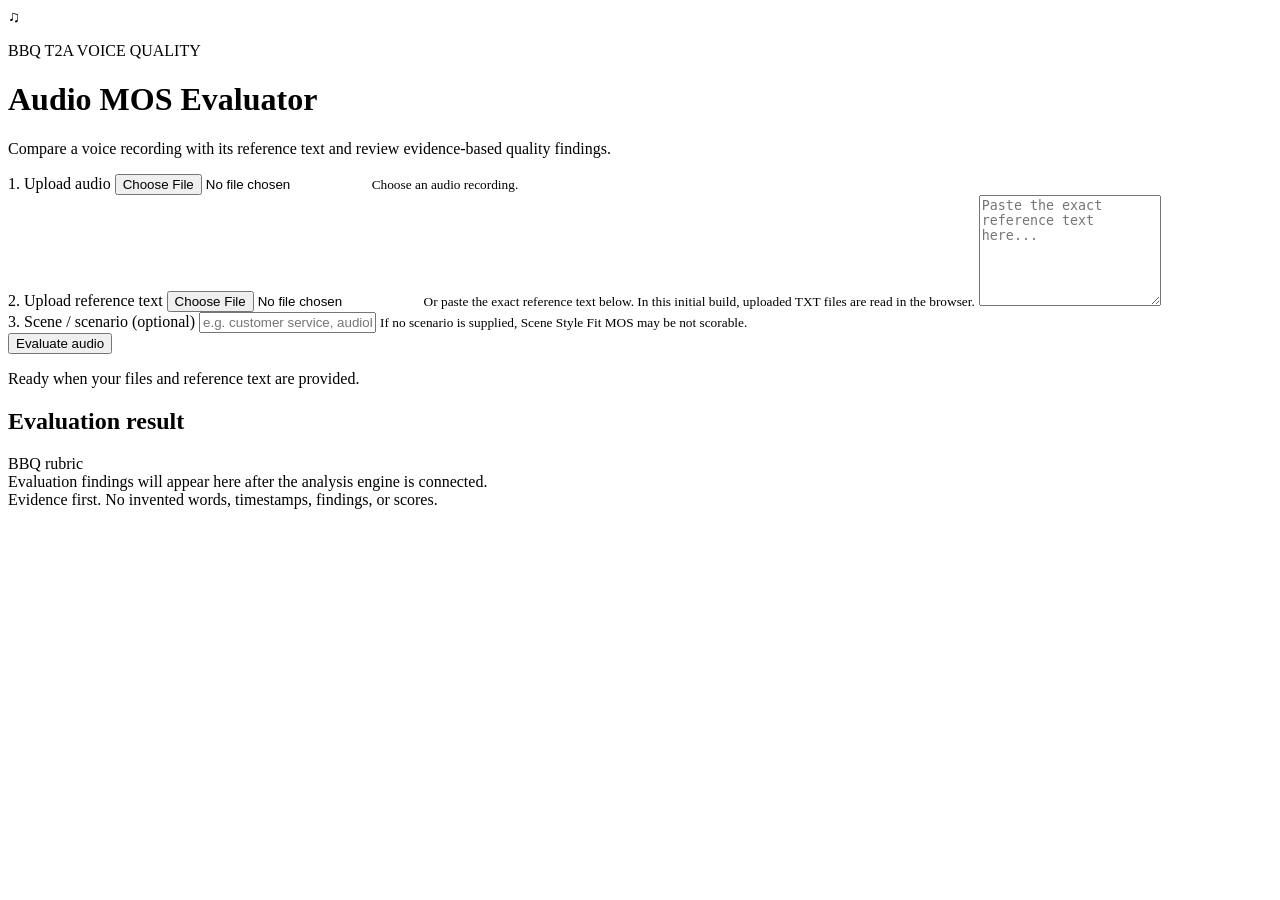
==== frontend/index.html @ 1398a5c4 "Populate frontend/index.html with Audio MOS app scaffold" ====
<!doctype html>
<html lang="en">
<head>
  <meta charset="utf-8">
  <meta name="viewport" content="width=device-width, initial-scale=1">
  <meta name="theme-color" content="#10131a">
  <title>Audio MOS Evaluator</title>
  <link rel="stylesheet" href="styles.css">
</head>
<body>
  <main class="shell">
    <header class="hero">
      <div class="mark" aria-hidden="true">♫</div>
      <p class="eyebrow">BBQ T2A VOICE QUALITY</p>
      <h1>Audio MOS Evaluator</h1>
      <p class="sub">Compare a voice recording with its reference text and review evidence-based quality findings.</p>
    </header>
    <section class="panel">
      <div class="field">
        <label for="audioFile">1. Upload audio</label>
        <input id="audioFile" type="file" accept=".wav,.mp3,.m4a,.flac,audio/*">
        <small>Choose an audio recording.</small>
        <audio id="audioPreview" controls hidden></audio>
      </div>
      <div class="field">
        <label for="textFile">2. Upload reference text</label>
        <input id="textFile" type="file" accept=".txt,.pdf,.doc,.docx,.png,.jpg,.jpeg">
        <small>Or paste the exact reference text below. In this initial build, uploaded TXT files are read in the browser.</small>
        <textarea id="referenceText" rows="7" placeholder="Paste the exact reference text here..."></textarea>
      </div>
      <div class="field">
        <label for="scenario">3. Scene / scenario (optional)</label>
        <input id="scenario" type="text" placeholder="e.g. customer service, audiobook, podcast">
        <small>If no scenario is supplied, Scene Style Fit MOS may be not scorable.</small>
      </div>
      <button id="evaluateBtn" type="button">Evaluate audio</button>
      <p id="status" class="status" role="status">Ready when your files and reference text are provided.</p>
    </section>
    <section class="panel results" aria-live="polite">
      <div class="result-head"><h2>Evaluation result</h2><span class="pill">BBQ rubric</span></div>
      <div id="resultBody" class="empty">Evaluation findings will appear here after the analysis engine is connected.</div>
    </section>
    <footer>Evidence first. No invented words, timestamps, findings, or scores.</footer>
  </main>
  <script src="app.js"></script>
</body>
</html>
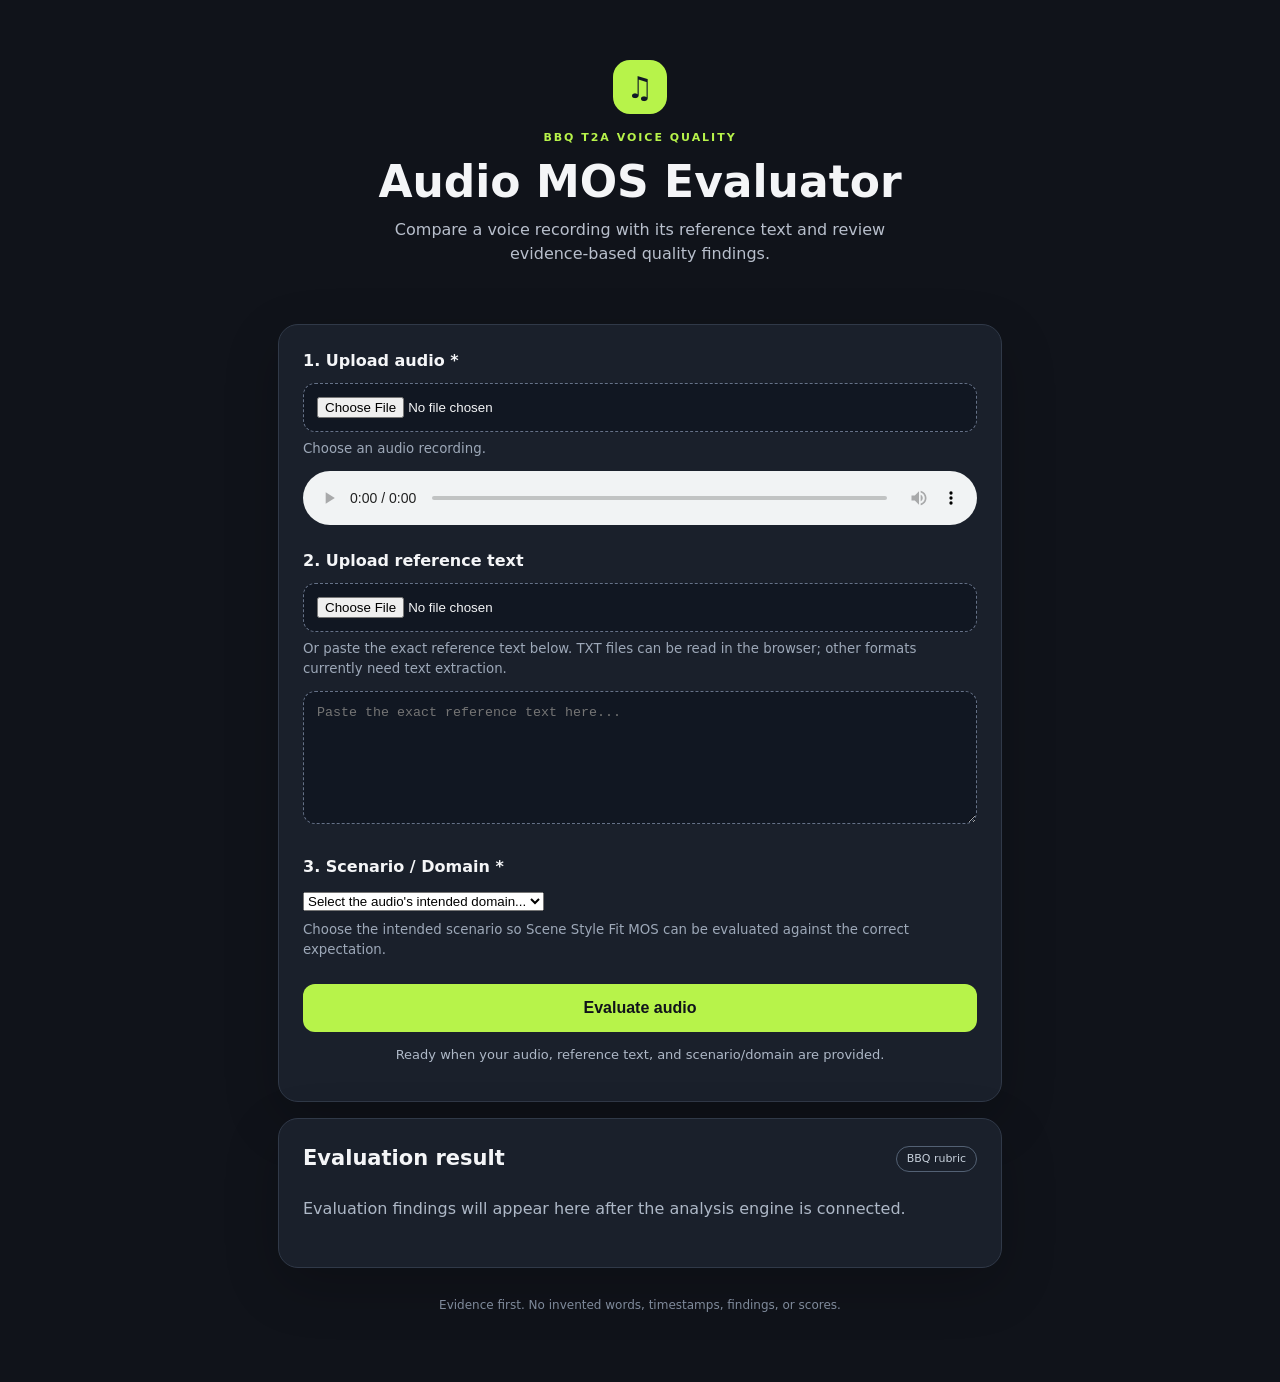
==== commit 94a6ec2b: "Add required scenario/domain dropdown to evaluator" ====
--- a/frontend/index.html
+++ b/frontend/index.html
@@ -17,24 +17,46 @@
     </header>
     <section class="panel">
       <div class="field">
-        <label for="audioFile">1. Upload audio</label>
-        <input id="audioFile" type="file" accept=".wav,.mp3,.m4a,.flac,audio/*">
+        <label for="audioFile">1. Upload audio <span aria-hidden="true">*</span></label>
+        <input id="audioFile" type="file" accept=".wav,.mp3,.m4a,.flac,audio/*" required>
         <small>Choose an audio recording.</small>
         <audio id="audioPreview" controls hidden></audio>
       </div>
       <div class="field">
         <label for="textFile">2. Upload reference text</label>
         <input id="textFile" type="file" accept=".txt,.pdf,.doc,.docx,.png,.jpg,.jpeg">
-        <small>Or paste the exact reference text below. In this initial build, uploaded TXT files are read in the browser.</small>
-        <textarea id="referenceText" rows="7" placeholder="Paste the exact reference text here..."></textarea>
+        <small>Or paste the exact reference text below. TXT files can be read in the browser; other formats currently need text extraction.</small>
+        <textarea id="referenceText" rows="7" placeholder="Paste the exact reference text here..." required></textarea>
       </div>
       <div class="field">
-        <label for="scenario">3. Scene / scenario (optional)</label>
-        <input id="scenario" type="text" placeholder="e.g. customer service, audiobook, podcast">
-        <small>If no scenario is supplied, Scene Style Fit MOS may be not scorable.</small>
+        <label for="scenario">3. Scenario / Domain <span aria-hidden="true">*</span></label>
+        <select id="scenario" required>
+          <option value="">Select the audio's intended domain...</option>
+          <option value="AI Assistant">AI Assistant</option>
+          <option value="Spoken-Language Teaching">Spoken-Language Teaching</option>
+          <option value="Navigation Prompt">Navigation Prompt</option>
+          <option value="Podcast / Vlog">Podcast / Vlog</option>
+          <option value="Digital-Human Live Commerce">Digital-Human Live Commerce</option>
+          <option value="Customer Service">Customer Service</option>
+          <option value="Audiobook">Audiobook</option>
+          <option value="Video Voice-Over">Video Voice-Over</option>
+          <option value="Other">Other</option>
+        </select>
+        <small>Choose the intended scenario so Scene Style Fit MOS can be evaluated against the correct expectation.</small>
+      </div>
+      <div class="field" id="voiceOverSubdomainField" hidden>
+        <label for="voiceOverSubdomain">Video Voice-Over type <span aria-hidden="true">*</span></label>
+        <select id="voiceOverSubdomain">
+          <option value="">Select the content type...</option>
+          <option value="News">News</option>
+          <option value="Entertainment / Social Media">Entertainment / Social Media</option>
+          <option value="Character Animation">Character Animation</option>
+          <option value="Religious / Formal Content">Religious / Formal Content</option>
+        </select>
+        <small>These types follow the Video Voice-Over expectations in the evaluation guideline.</small>
       </div>
       <button id="evaluateBtn" type="button">Evaluate audio</button>
-      <p id="status" class="status" role="status">Ready when your files and reference text are provided.</p>
+      <p id="status" class="status" role="status">Ready when your audio, reference text, and scenario/domain are provided.</p>
     </section>
     <section class="panel results" aria-live="polite">
       <div class="result-head"><h2>Evaluation result</h2><span class="pill">BBQ rubric</span></div>
--- a/frontend/styles.css
+++ b/frontend/styles.css
@@ -0,0 +1 @@
+*{box-sizing:border-box}body{margin:0;background:#10131a;color:#f4f5f7;font:16px/1.5 system-ui,-apple-system,Segoe UI,sans-serif}.shell{max-width:760px;margin:0 auto;padding:36px 18px 56px}.hero{text-align:center;padding:24px 12px 30px}.mark{width:54px;height:54px;margin:0 auto 16px;border-radius:17px;display:grid;place-items:center;background:#b7f34a;color:#111827;font-size:30px;font-weight:800}.eyebrow{font-size:11px;letter-spacing:.18em;color:#b7f34a;font-weight:800}.hero h1{font-size:clamp(30px,6vw,44px);line-height:1.1;margin:8px 0}.sub{max-width:560px;margin:12px auto;color:#b8bfcc}.panel{background:#1a202b;border:1px solid #303948;border-radius:20px;padding:24px;margin:16px 0;box-shadow:0 18px 55px #0003}.field{margin-bottom:24px}.field label{display:block;font-weight:750;margin-bottom:10px}.field input[type=file],textarea,.field input[type=text]{width:100%;border:1px dashed #657187;border-radius:12px;padding:13px;background:#111722;color:#f4f5f7}.field input[type=text]{border-style:solid}textarea{margin-top:12px;resize:vertical}small{display:block;color:#9da8b8;margin-top:7px}audio{display:block;width:100%;margin-top:12px}button{width:100%;border:0;border-radius:12px;padding:15px;background:#b7f34a;color:#10131a;font-weight:850;font-size:16px;cursor:pointer}button:disabled{opacity:.55;cursor:not-allowed}.status{color:#aeb8c7;text-align:center;font-size:13px}.result-head{display:flex;align-items:center;justify-content:space-between;gap:12px}.result-head h2{margin:0;font-size:21px}.pill{border:1px solid #536174;color:#c7d0dc;border-radius:99px;padding:4px 10px;font-size:11px}.empty{color:#aeb8c7;padding:22px 0}.finding{padding:12px 0;border-bottom:1px solid #303948}.finding strong{color:#b7f34a}.scores{display:grid;grid-template-columns:1fr 1fr;gap:12px;margin-top:18px}.score{background:#111722;padding:16px;border-radius:12px}.score b{display:block;font-size:22px;color:#b7f34a}footer{text-align:center;color:#7f8a9b;font-size:12px;padding:12px}@media(max-width:520px){.panel{padding:18px}.scores{grid-template-columns:1fr}}
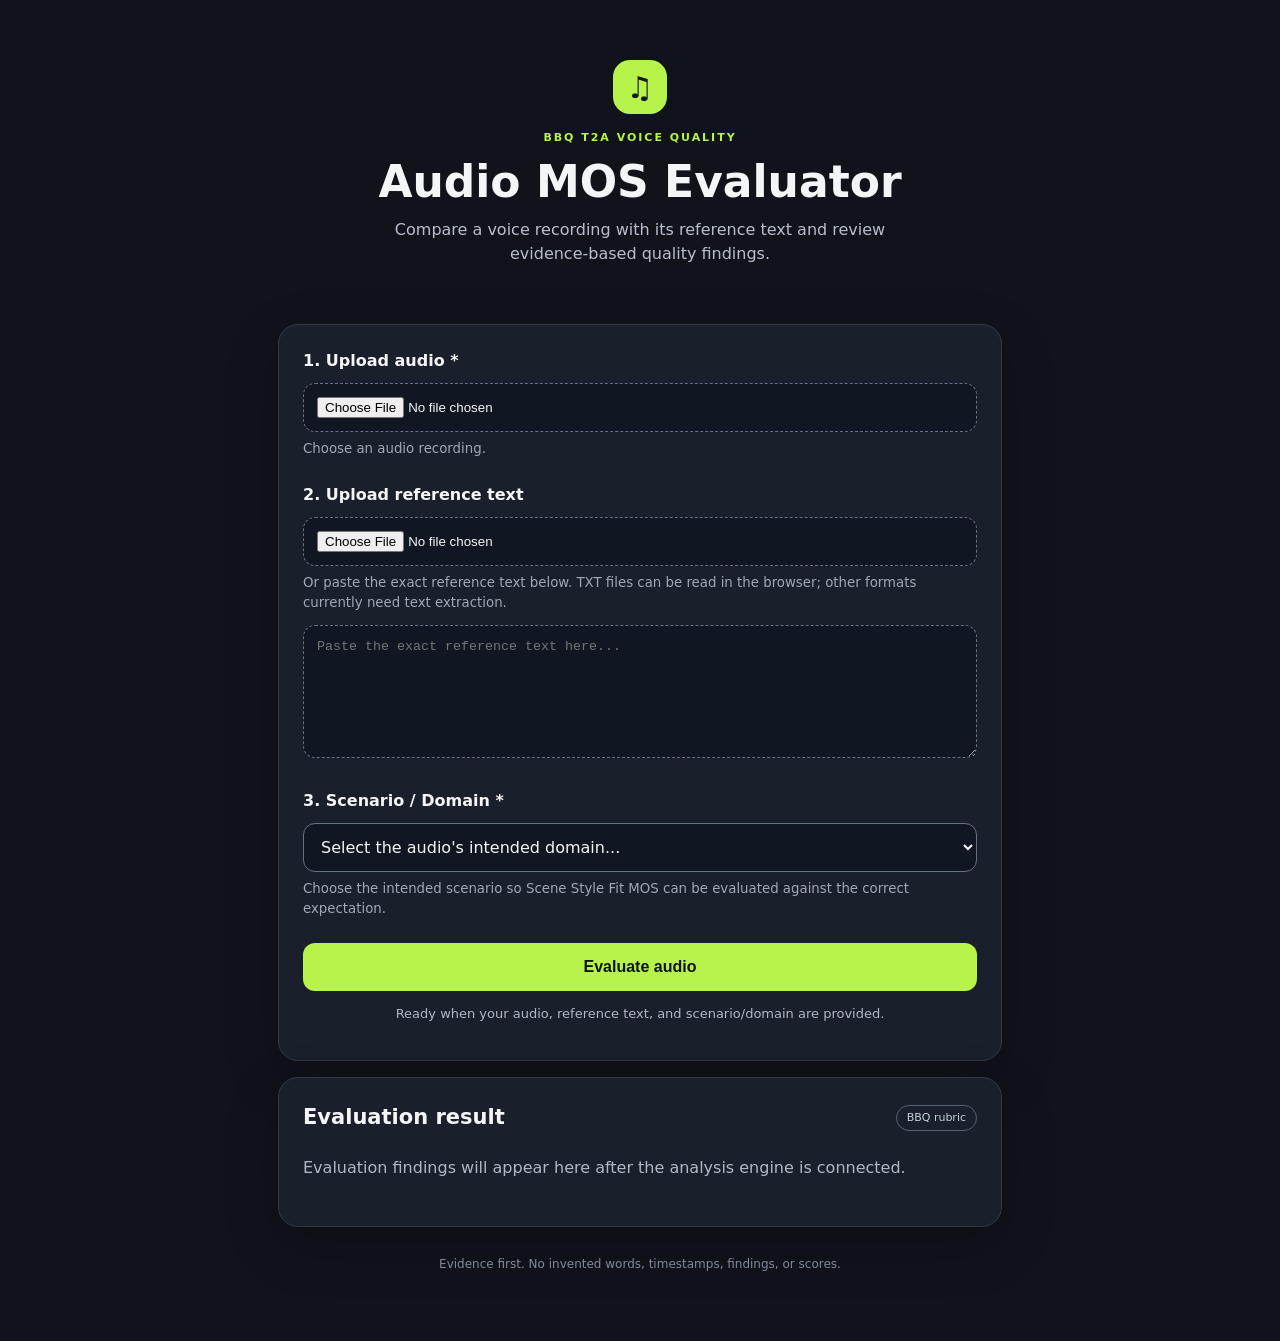
==== commit 66579e67: "Add required scenario notes field for Other domain" ====
--- a/frontend/index.html
+++ b/frontend/index.html
@@ -55,6 +55,11 @@
         </select>
         <small>These types follow the Video Voice-Over expectations in the evaluation guideline.</small>
       </div>
+      <div class="field" id="otherNotesField" hidden>
+        <label for="additionalNotes">Additional Notes for Other <span aria-hidden="true">*</span></label>
+        <textarea id="additionalNotes" rows="4" placeholder="Describe the intended scenario/domain and the specific voice style expected..."></textarea>
+        <small>Use this when none of the listed domains matches the intended scenario, as required by the evaluation guideline.</small>
+      </div>
       <button id="evaluateBtn" type="button">Evaluate audio</button>
       <p id="status" class="status" role="status">Ready when your audio, reference text, and scenario/domain are provided.</p>
     </section>
--- a/frontend/styles.css
+++ b/frontend/styles.css
@@ -1 +1,3 @@
 *{box-sizing:border-box}body{margin:0;background:#10131a;color:#f4f5f7;font:16px/1.5 system-ui,-apple-system,Segoe UI,sans-serif}.shell{max-width:760px;margin:0 auto;padding:36px 18px 56px}.hero{text-align:center;padding:24px 12px 30px}.mark{width:54px;height:54px;margin:0 auto 16px;border-radius:17px;display:grid;place-items:center;background:#b7f34a;color:#111827;font-size:30px;font-weight:800}.eyebrow{font-size:11px;letter-spacing:.18em;color:#b7f34a;font-weight:800}.hero h1{font-size:clamp(30px,6vw,44px);line-height:1.1;margin:8px 0}.sub{max-width:560px;margin:12px auto;color:#b8bfcc}.panel{background:#1a202b;border:1px solid #303948;border-radius:20px;padding:24px;margin:16px 0;box-shadow:0 18px 55px #0003}.field{margin-bottom:24px}.field label{display:block;font-weight:750;margin-bottom:10px}.field input[type=file],textarea,.field input[type=text]{width:100%;border:1px dashed #657187;border-radius:12px;padding:13px;background:#111722;color:#f4f5f7}.field input[type=text]{border-style:solid}textarea{margin-top:12px;resize:vertical}small{display:block;color:#9da8b8;margin-top:7px}audio{display:block;width:100%;margin-top:12px}button{width:100%;border:0;border-radius:12px;padding:15px;background:#b7f34a;color:#10131a;font-weight:850;font-size:16px;cursor:pointer}button:disabled{opacity:.55;cursor:not-allowed}.status{color:#aeb8c7;text-align:center;font-size:13px}.result-head{display:flex;align-items:center;justify-content:space-between;gap:12px}.result-head h2{margin:0;font-size:21px}.pill{border:1px solid #536174;color:#c7d0dc;border-radius:99px;padding:4px 10px;font-size:11px}.empty{color:#aeb8c7;padding:22px 0}.finding{padding:12px 0;border-bottom:1px solid #303948}.finding strong{color:#b7f34a}.scores{display:grid;grid-template-columns:1fr 1fr;gap:12px;margin-top:18px}.score{background:#111722;padding:16px;border-radius:12px}.score b{display:block;font-size:22px;color:#b7f34a}footer{text-align:center;color:#7f8a9b;font-size:12px;padding:12px}@media(max-width:520px){.panel{padding:18px}.scores{grid-template-columns:1fr}}
+
+.field select{width:100%;border:1px solid #657187;border-radius:12px;padding:13px;background:#111722;color:#f4f5f7;font:inherit}.field select:focus,textarea:focus{outline:2px solid #b7f34a;outline-offset:2px}[hidden]{display:none!important}
